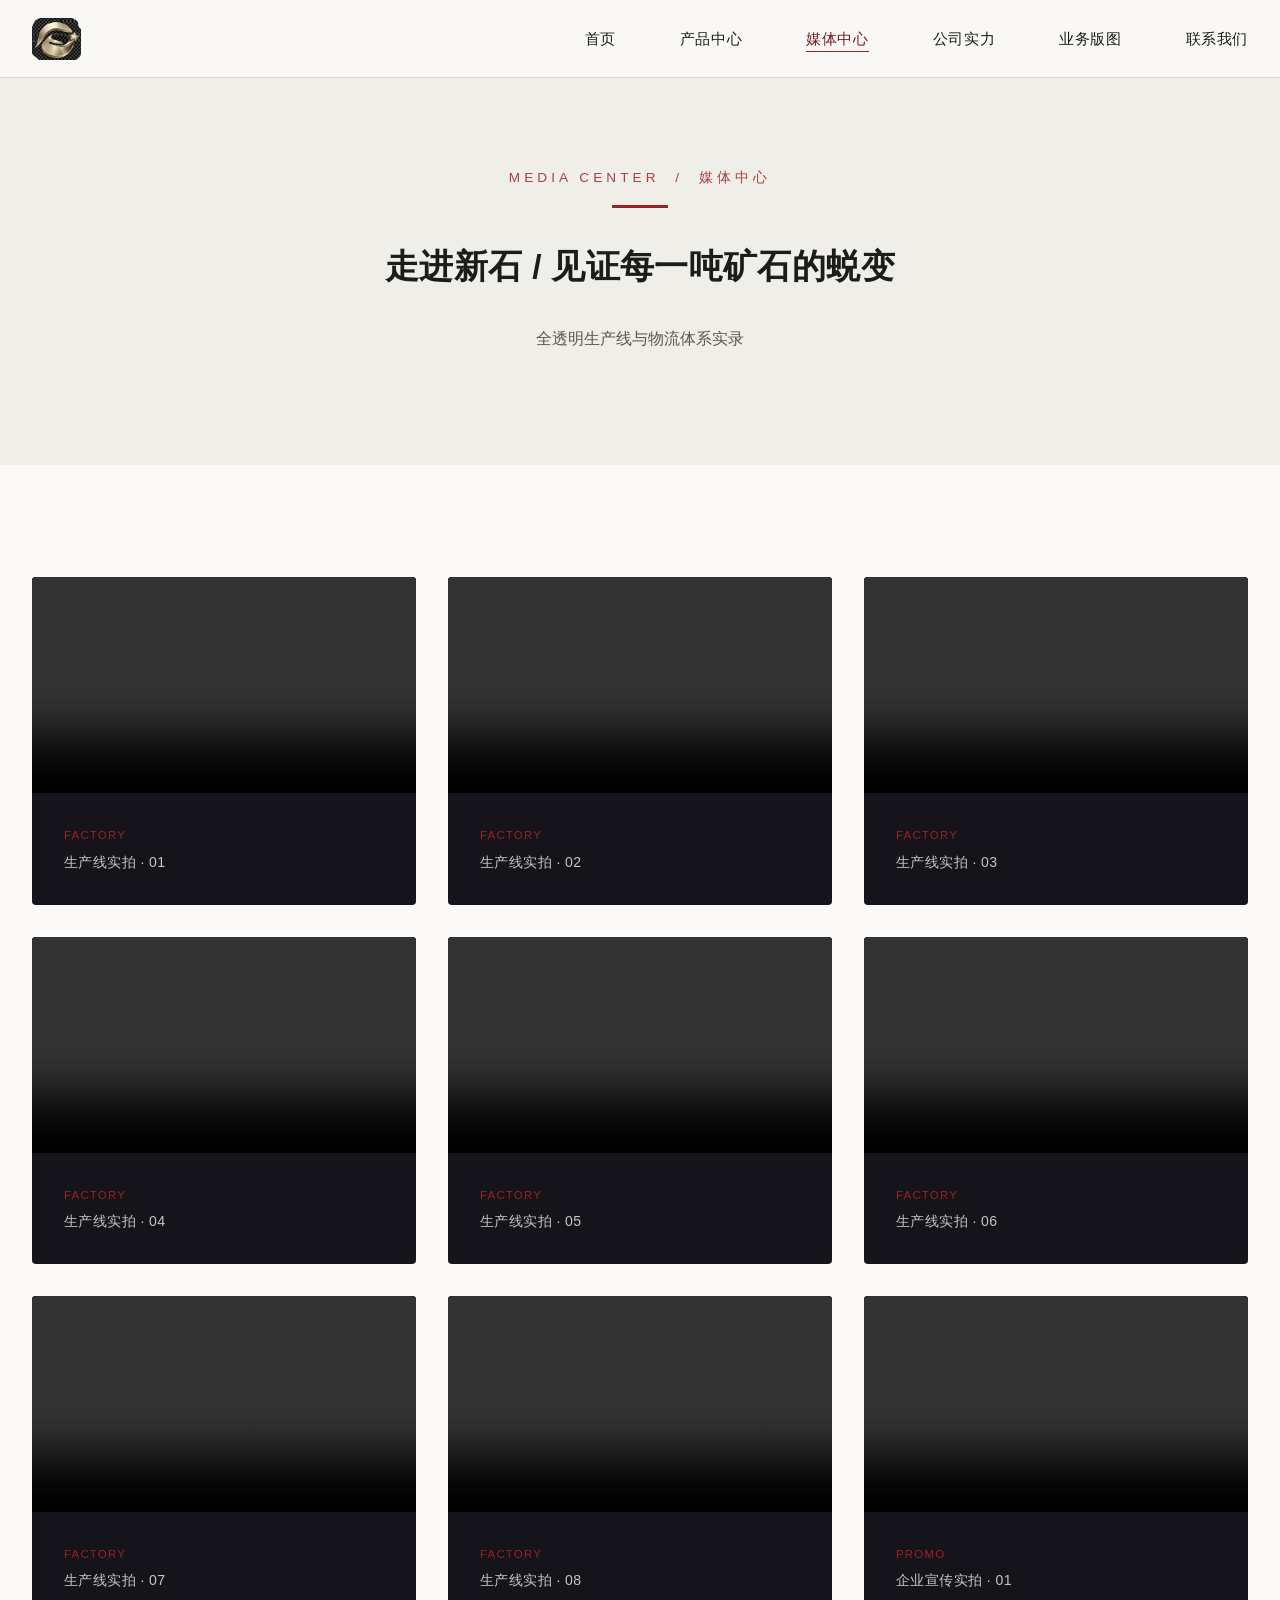
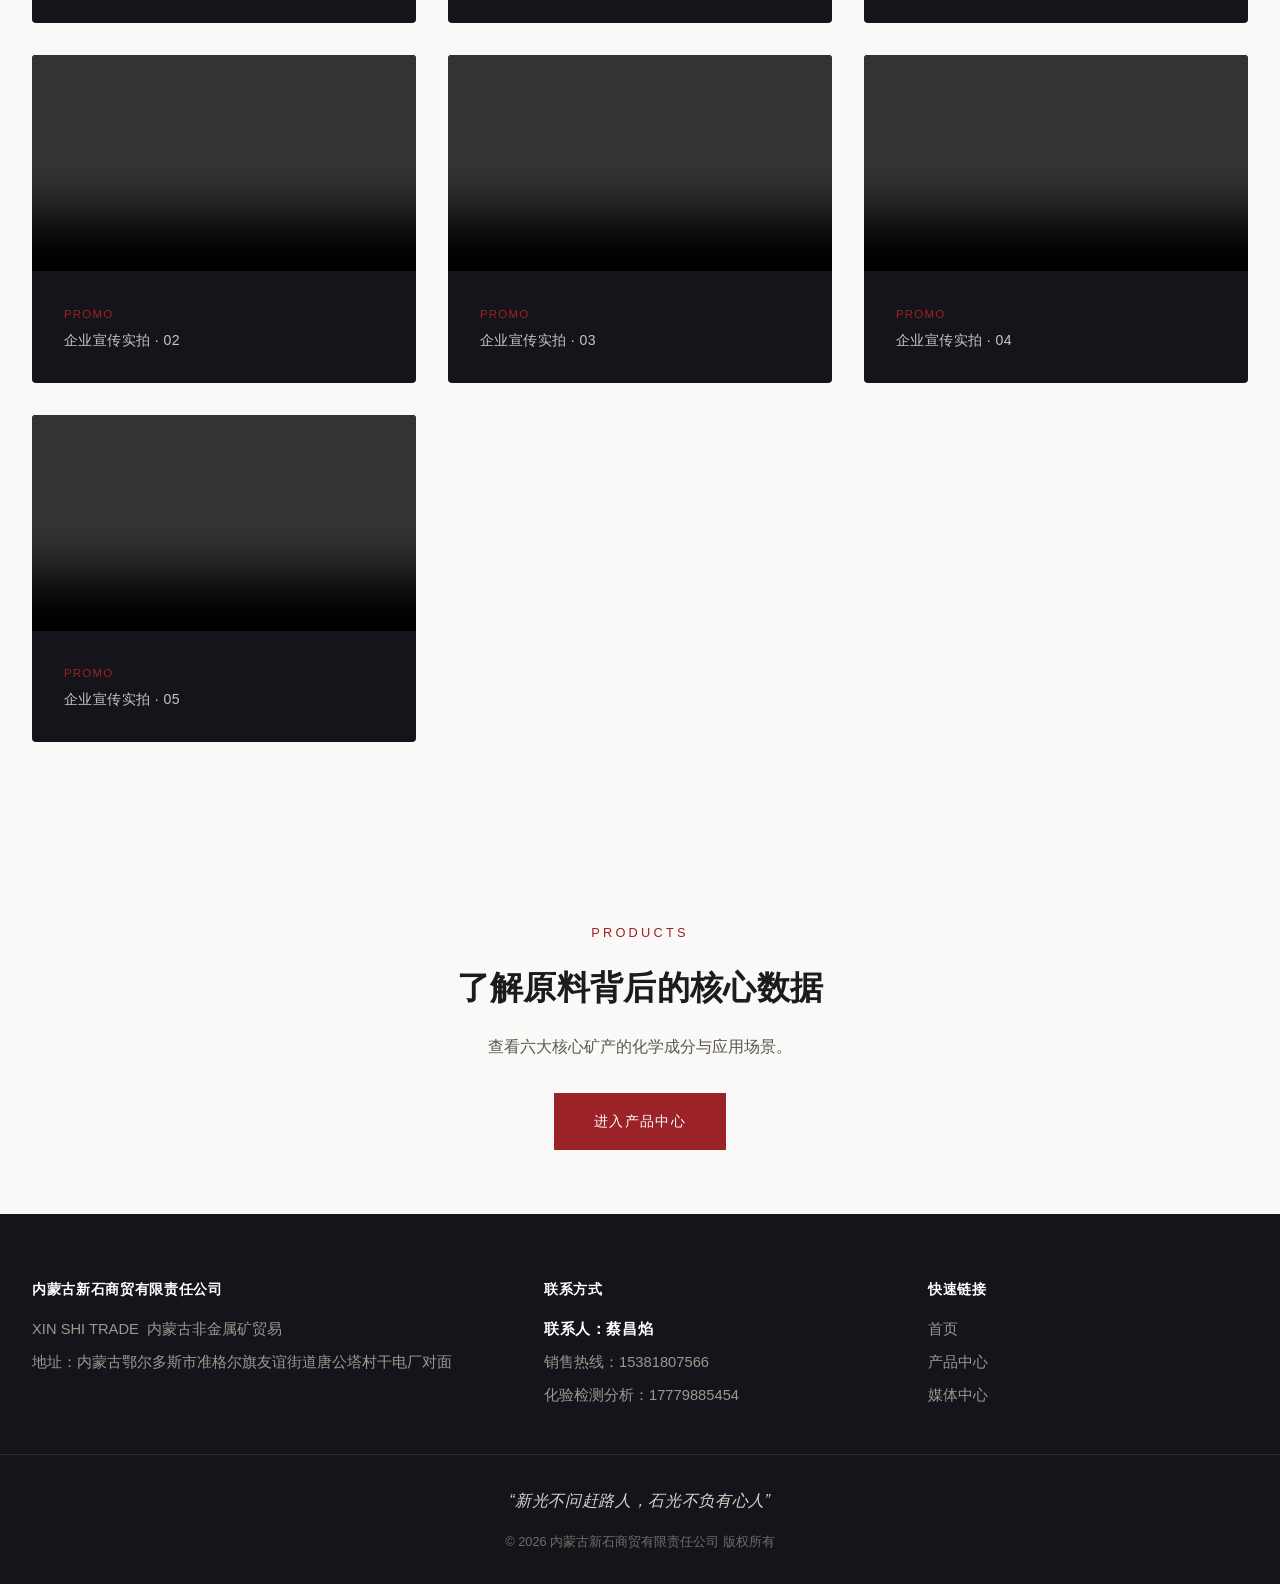
==== Xinshi_Website/gallery.html @ ee185167 "Initial commit: Xin Shi Trade website with global industrial design" ====
<!DOCTYPE html>
<html lang="zh-CN">
<head>
<meta charset="UTF-8">
<meta name="viewport" content="width=device-width, initial-scale=1.0">
<title>媒体中心 | 内蒙古新石商贸</title>
<meta name="description" content="走进新石——全透明生产线与物流体系实录，完整厂区实拍视频合集。">
<link rel="icon" href="../images/logo.png">
<link rel="stylesheet" href="styles.css">
</head>
<body>

<header class="site-header">
  <a href="index.html" class="logo">
    <img src="../images/logo.png" alt="新石商贸 Logo">
  </a>
  <nav>
    <ul class="nav-links" id="navLinks">
      <li><a href="index.html">首页</a></li>
      <li><a href="products.html">产品中心</a></li>
      <li><a href="gallery.html" class="active">媒体中心</a></li>
      <li><a href="index.html#strength">公司实力</a></li>
      <li><a href="index.html#coverage">业务版图</a></li>
      <li><a href="index.html#contact">联系我们</a></li>
    </ul>
  </nav>
  <button class="nav-toggle" id="navToggle" aria-label="打开菜单">
    <span></span><span></span><span></span>
  </button>
</header>

<section class="page-hero">
  <div class="container">
    <p class="hero-eyebrow" style="color: var(--color-accent); margin-bottom: 1rem;">MEDIA CENTER &nbsp;/&nbsp; 媒体中心</p>
    <h1 class="page-hero-title">走进新石 / 见证每一吨矿石的蜕变</h1>
    <p class="page-hero-sub">全透明生产线与物流体系实录</p>
  </div>
</section>

<section>
  <div class="container">
    <div class="full-gallery-grid">

      <div class="video-card reveal">
        <video controls preload="metadata">
          <source src="../videos/factory1.mp4" type="video/mp4">
        </video>
        <p class="video-caption"><span class="gallery-tag">Factory</span><br>生产线实拍 · 01</p>
      </div>

      <div class="video-card reveal">
        <video controls preload="metadata">
          <source src="../videos/factory2.mp4" type="video/mp4">
        </video>
        <p class="video-caption"><span class="gallery-tag">Factory</span><br>生产线实拍 · 02</p>
      </div>

      <div class="video-card reveal">
        <video controls preload="metadata">
          <source src="../videos/factory3.mp4" type="video/mp4">
        </video>
        <p class="video-caption"><span class="gallery-tag">Factory</span><br>生产线实拍 · 03</p>
      </div>

      <div class="video-card reveal">
        <video controls preload="metadata">
          <source src="../videos/factory4.mp4" type="video/mp4">
        </video>
        <p class="video-caption"><span class="gallery-tag">Factory</span><br>生产线实拍 · 04</p>
      </div>

      <div class="video-card reveal">
        <video controls preload="metadata">
          <source src="../videos/factory5.mp4" type="video/mp4">
        </video>
        <p class="video-caption"><span class="gallery-tag">Factory</span><br>生产线实拍 · 05</p>
      </div>

      <div class="video-card reveal">
        <video controls preload="metadata">
          <source src="../videos/factory6.mp4" type="video/mp4">
        </video>
        <p class="video-caption"><span class="gallery-tag">Factory</span><br>生产线实拍 · 06</p>
      </div>

      <div class="video-card reveal">
        <video controls preload="metadata">
          <source src="../videos/factory7.mp4" type="video/mp4">
        </video>
        <p class="video-caption"><span class="gallery-tag">Factory</span><br>生产线实拍 · 07</p>
      </div>

      <div class="video-card reveal">
        <video controls preload="metadata">
          <source src="../videos/factory8.mp4" type="video/mp4">
        </video>
        <p class="video-caption"><span class="gallery-tag">Factory</span><br>生产线实拍 · 08</p>
      </div>

      <div class="video-card reveal">
        <video controls preload="metadata">
          <source src="../videos/promo1.mp4" type="video/mp4">
        </video>
        <p class="video-caption"><span class="gallery-tag">Promo</span><br>企业宣传实拍 · 01</p>
      </div>

      <div class="video-card reveal">
        <video controls preload="metadata">
          <source src="../videos/promo2.mp4" type="video/mp4">
        </video>
        <p class="video-caption"><span class="gallery-tag">Promo</span><br>企业宣传实拍 · 02</p>
      </div>

      <div class="video-card reveal">
        <video controls preload="metadata">
          <source src="../videos/promo3.mp4" type="video/mp4">
        </video>
        <p class="video-caption"><span class="gallery-tag">Promo</span><br>企业宣传实拍 · 03</p>
      </div>

      <div class="video-card reveal">
        <video controls preload="metadata">
          <source src="../videos/promo4.mp4" type="video/mp4">
        </video>
        <p class="video-caption"><span class="gallery-tag">Promo</span><br>企业宣传实拍 · 04</p>
      </div>

      <div class="video-card reveal">
        <video controls preload="metadata">
          <source src="../videos/promo5.mp4" type="video/mp4">
        </video>
        <p class="video-caption"><span class="gallery-tag">Promo</span><br>企业宣传实拍 · 05</p>
      </div>

    </div>
  </div>
</section>

<section class="cta-banner">
  <span class="section-eyebrow">Products</span>
  <h2 class="section-title">了解原料背后的核心数据</h2>
  <p class="section-desc" style="margin-bottom: 2rem;">查看六大核心矿产的化学成分与应用场景。</p>
  <a href="products.html" class="btn btn-accent">进入产品中心</a>
</section>

<footer class="site-footer">
  <div class="container footer-grid">
    <div>
      <h4>内蒙古新石商贸有限责任公司</h4>
      <p>XIN SHI TRADE&nbsp;&nbsp;内蒙古非金属矿贸易</p>
      <p>地址：内蒙古鄂尔多斯市准格尔旗友谊街道唐公塔村干电厂对面</p>
    </div>
    <div>
      <h4>联系方式</h4>
      <ul>
        <li class="footer-contact-person">联系人：蔡昌焰</li>
        <li>销售热线：15381807566</li>
        <li>化验检测分析：17779885454</li>
      </ul>
    </div>
    <div>
      <h4>快速链接</h4>
      <ul>
        <li><a href="index.html">首页</a></li>
        <li><a href="products.html">产品中心</a></li>
        <li><a href="gallery.html">媒体中心</a></li>
      </ul>
    </div>
  </div>
  <p class="footer-motto">“新光不问赶路人，石光不负有心人”</p>
  <div class="footer-bottom">
    © 2026 内蒙古新石商贸有限责任公司 版权所有
  </div>
</footer>

<script>
  const navToggle = document.getElementById('navToggle');
  const navLinks = document.getElementById('navLinks');
  navToggle.addEventListener('click', () => {
    navLinks.classList.toggle('open');
  });

  const revealObserver = new IntersectionObserver((entries) => {
    entries.forEach((entry) => {
      if (entry.isIntersecting) {
        entry.target.classList.add('is-visible');
        revealObserver.unobserve(entry.target);
      }
    });
  }, { threshold: 0.15, rootMargin: '0px 0px -60px 0px' });

  document.querySelectorAll('.reveal').forEach((el) => revealObserver.observe(el));
</script>
</body>
</html>
---- Xinshi_Website/styles.css ----
/* ============================================================
   新石商贸 (Xin Shi Trade) — Global Stylesheet
   Visual language: Imerys-inspired industrial minimalism —
   generous whitespace, restrained color, large photography.
   ============================================================ */

:root {
  --color-bg: #faf9f7;
  --color-bg-alt: #f0eee9;
  --color-ink: #1c1c1a;
  --color-ink-soft: #5a584f;
  --color-line: #ddd9d0;
  --color-accent: #9b2226;       /* brand red, taken from company brochure */
  --color-accent-dark: #7a1a1d;
  --color-white: #ffffff;

  --font-sans: "Helvetica Neue", "Segoe UI", "PingFang SC", "Microsoft YaHei", Arial, sans-serif;

  --container-max: 1280px;
  --space-xs: 0.5rem;
  --space-sm: 1rem;
  --space-md: 2rem;
  --space-lg: 4rem;
  --space-xl: 7rem;

  --transition: 0.35s cubic-bezier(0.25, 0.1, 0.25, 1);
}

* {
  box-sizing: border-box;
}

html {
  scroll-behavior: smooth;
}

body {
  margin: 0;
  font-family: var(--font-sans);
  color: var(--color-ink);
  background: var(--color-bg);
  line-height: 1.7;
  -webkit-font-smoothing: antialiased;
}

img, video {
  max-width: 100%;
  display: block;
}

a {
  color: inherit;
  text-decoration: none;
}

.container {
  width: 100%;
  max-width: var(--container-max);
  margin: 0 auto;
  padding: 0 var(--space-md);
}

/* ---------------- Header / Navigation ---------------- */

.site-header {
  position: fixed;
  top: 0;
  left: 0;
  right: 0;
  z-index: 1000;
  display: flex;
  align-items: center;
  justify-content: space-between;
  padding: 1.1rem var(--space-md);
  background: rgba(250, 249, 247, 0.92);
  backdrop-filter: blur(8px);
  border-bottom: 1px solid var(--color-line);
  transition: background var(--transition);
}

.site-header .logo img {
  height: 42px;
  width: auto;
}

.nav-links {
  display: flex;
  align-items: center;
  gap: var(--space-lg);
  list-style: none;
  margin: 0;
  padding: 0;
}

.nav-links a {
  font-size: 0.95rem;
  letter-spacing: 0.04em;
  text-transform: uppercase;
  color: var(--color-ink);
  padding-bottom: 4px;
  border-bottom: 1px solid transparent;
  transition: border-color var(--transition), color var(--transition);
}

.nav-links a:hover,
.nav-links a.active {
  border-bottom-color: var(--color-accent);
  color: var(--color-accent-dark);
}

.nav-toggle {
  display: none;
  flex-direction: column;
  gap: 5px;
  background: none;
  border: none;
  cursor: pointer;
  padding: 6px;
}

.nav-toggle span {
  width: 26px;
  height: 2px;
  background: var(--color-ink);
}

/* ---------------- Hero (video) ---------------- */

.hero-video {
  position: relative;
  height: 100vh;
  min-height: 560px;
  width: 100%;
  overflow: hidden;
  background: #0c0c0c;
}

.hero-video video {
  position: absolute;
  top: 50%;
  left: 50%;
  width: 100%;
  height: 100%;
  object-fit: cover;
  transform: translate(-50%, -50%);
}

.hero-video::after {
  content: "";
  position: absolute;
  inset: 0;
  background: linear-gradient(180deg, rgba(0, 0, 0, 0.35) 0%, rgba(0, 0, 0, 0.15) 45%, rgba(0, 0, 0, 0.55) 100%);
}

.hero-content {
  position: relative;
  z-index: 2;
  height: 100%;
  display: flex;
  flex-direction: column;
  align-items: center;
  justify-content: center;
  text-align: center;
  padding: 0 var(--space-md);
  color: var(--color-white);
}

.hero-eyebrow {
  font-size: 0.85rem;
  letter-spacing: 0.3em;
  text-transform: uppercase;
  opacity: 0.85;
  margin-bottom: var(--space-md);
}

.hero-title {
  font-size: clamp(1.7rem, 4.2vw, 3.4rem);
  font-weight: 600;
  letter-spacing: 0.02em;
  max-width: 18ch;
  margin: 0;
  line-height: 1.45;
}

.hero-motto {
  margin: var(--space-md) 0 0;
  font-size: clamp(1.05rem, 1.6vw, 1.4rem);
  letter-spacing: 0.18em;
  font-weight: 300;
  color: #f1d9da;
  position: relative;
  padding-top: var(--space-md);
}

.hero-motto::before {
  content: "";
  position: absolute;
  top: 0;
  left: 50%;
  transform: translateX(-50%);
  width: 64px;
  height: 1px;
  background: rgba(255, 255, 255, 0.4);
}

.hero-scroll {
  position: absolute;
  bottom: var(--space-md);
  left: 50%;
  transform: translateX(-50%);
  z-index: 2;
  color: var(--color-white);
  font-size: 0.75rem;
  letter-spacing: 0.2em;
  text-transform: uppercase;
  opacity: 0.8;
  display: flex;
  flex-direction: column;
  align-items: center;
  gap: 0.5rem;
}

.hero-scroll::after {
  content: "";
  width: 1px;
  height: 28px;
  background: rgba(255, 255, 255, 0.6);
  animation: scrollPulse 1.8s ease-in-out infinite;
}

@keyframes scrollPulse {
  0% { transform: scaleY(0.2); opacity: 0.3; transform-origin: top; }
  50% { transform: scaleY(1); opacity: 1; transform-origin: top; }
  100% { transform: scaleY(0.2); opacity: 0.3; transform-origin: bottom; }
}

.hero-badge {
  display: inline-block;
  background: var(--color-accent);
  color: var(--color-white);
  padding: 0.55rem 1.5rem;
  border-radius: 999px;
  font-size: 0.85rem;
  font-weight: 600;
  letter-spacing: 0.12em;
  margin-bottom: var(--space-md);
  box-shadow: 0 8px 24px rgba(0, 0, 0, 0.25);
}

/* ---------------- Scroll reveal ---------------- */

.reveal {
  opacity: 0;
  transform: translateY(28px);
  transition: opacity 0.8s cubic-bezier(0.25, 0.1, 0.25, 1), transform 0.8s cubic-bezier(0.25, 0.1, 0.25, 1);
}

.reveal.is-visible {
  opacity: 1;
  transform: translateY(0);
}

.reveal-stagger.is-visible > * {
  animation: none;
}

@media (prefers-reduced-motion: reduce) {
  .reveal {
    opacity: 1;
    transform: none;
    transition: none;
  }
}

/* ---------------- Section scaffolding ---------------- */

section {
  padding: var(--space-xl) 0;
}

.section-alt {
  background: var(--color-bg-alt);
}

.section-head {
  max-width: 760px;
  margin: 0 auto var(--space-lg);
  text-align: center;
}

.section-eyebrow {
  display: inline-block;
  font-size: 0.8rem;
  letter-spacing: 0.25em;
  text-transform: uppercase;
  color: var(--color-accent);
  margin-bottom: var(--space-sm);
}

.section-title {
  font-size: clamp(1.5rem, 2.6vw, 2.3rem);
  font-weight: 600;
  margin: 0 0 var(--space-sm);
  letter-spacing: 0.01em;
}

.section-desc {
  color: var(--color-ink-soft);
  font-size: 1.02rem;
}

/* ---------------- About / Strength split ---------------- */

.split-row {
  display: grid;
  grid-template-columns: 1fr 1fr;
  gap: var(--space-lg);
  align-items: center;
}

.split-row.reverse .split-media {
  order: 2;
}

.split-media img {
  width: 100%;
  height: 100%;
  object-fit: cover;
  aspect-ratio: 4 / 3;
}

.split-text h3 {
  font-size: 1.6rem;
  font-weight: 600;
  margin: 0 0 var(--space-sm);
}

.split-text p {
  color: var(--color-ink-soft);
}

.stat-row {
  display: flex;
  gap: var(--space-lg);
  margin-top: var(--space-md);
  padding-top: var(--space-md);
  border-top: 1px solid var(--color-line);
}

.stat-row .stat-num {
  font-size: 1.9rem;
  font-weight: 700;
  color: var(--color-accent-dark);
  display: block;
}

.stat-row .stat-label {
  font-size: 0.85rem;
  color: var(--color-ink-soft);
  letter-spacing: 0.04em;
}

/* ---------------- Resource stat band ---------------- */

.resource-band {
  background: #14141a;
  color: var(--color-white);
  padding: var(--space-lg) var(--space-md);
  margin: var(--space-lg) 0 0;
  border-radius: 4px;
}

.resource-band-inner {
  display: flex;
  justify-content: center;
  align-items: center;
  gap: var(--space-xl);
  flex-wrap: wrap;
  text-align: center;
}

.resource-item {
  padding: 0 var(--space-md);
  position: relative;
}

.resource-item + .resource-item {
  border-left: 1px solid rgba(255, 255, 255, 0.18);
}

.resource-item .resource-num {
  display: block;
  font-size: clamp(1.8rem, 4vw, 2.8rem);
  font-weight: 700;
  letter-spacing: 0.01em;
  color: var(--color-white);
}

.resource-item .resource-num span {
  color: #e7a6a8;
  font-weight: 500;
  font-size: 0.55em;
  margin-left: 0.4em;
}

.resource-item .resource-label {
  display: block;
  margin-top: 0.6rem;
  font-size: 0.78rem;
  letter-spacing: 0.12em;
  text-transform: uppercase;
  color: #9a988f;
}

/* ---------------- Service pillars ---------------- */

.service-grid {
  display: grid;
  grid-template-columns: repeat(3, 1fr);
  gap: var(--space-md);
}

.service-card {
  background: var(--color-white);
  border: 1px solid var(--color-line);
  padding: var(--space-md) var(--space-md) var(--space-lg);
  text-align: left;
  transition: box-shadow var(--transition), transform var(--transition);
}

.service-card:hover {
  box-shadow: 0 18px 40px rgba(0, 0, 0, 0.07);
  transform: translateY(-3px);
}

.service-icon {
  width: 46px;
  height: 46px;
  border-radius: 50%;
  background: var(--color-bg-alt);
  border: 1px solid var(--color-line);
  display: flex;
  align-items: center;
  justify-content: center;
  font-weight: 700;
  color: var(--color-accent-dark);
  margin-bottom: var(--space-sm);
}

.service-card h4 {
  font-size: 1.2rem;
  font-weight: 700;
  margin: 0 0 0.6rem;
  color: var(--color-ink);
}

.service-card p {
  color: var(--color-ink-soft);
  font-size: 0.92rem;
  margin: 0;
}

/* ---------------- Coverage map / logistics ---------------- */

.coverage-panel {
  background: #14141a;
  color: var(--color-white);
  border-radius: 4px;
  padding: var(--space-lg);
  display: grid;
  grid-template-columns: 1.1fr 1fr;
  gap: var(--space-lg);
  align-items: center;
}

.coverage-panel .section-eyebrow {
  color: #8fb8ff;
}

.coverage-panel h3 {
  font-size: 1.6rem;
  margin: 0 0 var(--space-sm);
  font-weight: 600;
}

.coverage-panel p {
  color: #c7c6c2;
}

.region-tags {
  display: flex;
  flex-wrap: wrap;
  gap: 0.6rem;
  margin-top: var(--space-md);
}

.region-tags span {
  border: 1px solid rgba(255, 255, 255, 0.25);
  padding: 0.4rem 0.9rem;
  font-size: 0.85rem;
  border-radius: 999px;
  letter-spacing: 0.02em;
  transition: background var(--transition), border-color var(--transition), transform var(--transition);
}

.region-tags span:hover {
  background: var(--color-accent);
  border-color: var(--color-accent);
  transform: translateY(-2px);
}

.resource-item {
  transition: transform var(--transition);
}

.resource-item:hover {
  transform: translateY(-4px);
}

.coverage-media {
  aspect-ratio: 4 / 3;
  overflow: hidden;
  border-radius: 4px;
}

.coverage-media img {
  width: 100%;
  height: 100%;
  object-fit: cover;
}

/* ---------------- CTA banner ---------------- */

.cta-banner {
  text-align: center;
  padding: var(--space-lg) var(--space-md);
}

.btn {
  display: inline-block;
  padding: 0.95rem 2.4rem;
  border: 1px solid var(--color-ink);
  font-size: 0.9rem;
  letter-spacing: 0.1em;
  text-transform: uppercase;
  transition: background var(--transition), color var(--transition);
}

.btn:hover {
  background: var(--color-ink);
  color: var(--color-white);
}

.btn-accent {
  border-color: var(--color-accent);
  background: var(--color-accent);
  color: var(--color-white);
}

.btn-accent:hover {
  background: var(--color-accent-dark);
  border-color: var(--color-accent-dark);
}

/* ---------------- Footer ---------------- */

.site-footer {
  background: #14141a;
  color: #c7c6c2;
  padding: var(--space-lg) 0 var(--space-md);
  font-size: 0.92rem;
}

.footer-grid {
  display: grid;
  grid-template-columns: 1.4fr 1fr 1fr;
  gap: var(--space-lg);
}

.footer-grid h4 {
  color: var(--color-white);
  font-weight: 600;
  letter-spacing: 0.05em;
  margin: 0 0 var(--space-sm);
  text-transform: uppercase;
  font-size: 0.85rem;
}

.footer-grid p,
.footer-grid li {
  color: #9a988f;
  margin: 0 0 0.5rem;
}

.footer-contact-person {
  color: var(--color-white) !important;
  font-weight: 600;
  letter-spacing: 0.04em;
}

.footer-grid ul {
  list-style: none;
  padding: 0;
}

.footer-motto {
  margin-top: var(--space-md);
  padding: var(--space-md) var(--space-md) 0;
  border-top: 1px solid rgba(255, 255, 255, 0.1);
  text-align: center;
  font-size: 1rem;
  letter-spacing: 0.04em;
  color: #d8d6cd;
  font-style: italic;
}

.footer-bottom {
  margin-top: var(--space-sm);
  text-align: center;
  font-size: 0.8rem;
  color: #6f6e66;
}

/* ============================================================
   Products page
   ============================================================ */

.page-hero {
  padding: 9.5rem var(--space-md) var(--space-xl);
  text-align: center;
  background: var(--color-bg-alt);
}

.page-hero-title {
  max-width: 880px;
  margin: 0 auto;
  font-size: clamp(1.4rem, 3vw, 2.1rem);
  font-weight: 600;
  line-height: 1.6;
  letter-spacing: 0.01em;
}

.page-hero-title::before {
  content: "";
  display: block;
  width: 56px;
  height: 3px;
  background: var(--color-accent);
  margin: 0 auto var(--space-md);
}

.page-hero-sub {
  max-width: 640px;
  margin: var(--space-md) auto 0;
  color: var(--color-ink-soft);
  font-size: 1.02rem;
}

/* ---------------- Application scenarios ---------------- */

.scenario-grid {
  display: grid;
  grid-template-columns: repeat(2, 1fr);
  gap: var(--space-md);
  margin-bottom: var(--space-xl);
}

.scenario-card {
  background: var(--color-white);
  border: 1px solid var(--color-line);
  border-top: 3px solid var(--color-accent);
  padding: var(--space-lg) var(--space-md);
}

.scenario-card .scenario-index {
  display: inline-block;
  font-size: 0.78rem;
  letter-spacing: 0.18em;
  text-transform: uppercase;
  color: var(--color-accent);
  margin-bottom: var(--space-sm);
}

.scenario-card h3 {
  font-size: 1.45rem;
  font-weight: 700;
  margin: 0 0 var(--space-sm);
  color: var(--color-ink);
}

.scenario-card p {
  color: var(--color-ink-soft);
  font-size: 0.96rem;
  margin: 0;
}

/* ---------------- Product grid ---------------- */

.product-grid {
  display: grid;
  grid-template-columns: repeat(2, 1fr);
  gap: var(--space-lg) var(--space-md);
}

.product-card {
  background: var(--color-white);
  border: 1px solid var(--color-line);
  overflow: hidden;
  display: flex;
  flex-direction: column;
  transition: box-shadow var(--transition), transform var(--transition);
}

.product-card:hover {
  box-shadow: 0 18px 40px rgba(0, 0, 0, 0.08);
  transform: translateY(-3px);
}

.product-card .card-media {
  position: relative;
  aspect-ratio: 16 / 11;
  overflow: hidden;
  background: var(--color-bg-alt);
}

.product-card .card-media img {
  width: 100%;
  height: 100%;
  object-fit: cover;
  transition: transform 0.6s ease;
}

.product-card:hover .card-media img {
  transform: scale(1.05);
}

.card-index {
  position: absolute;
  top: var(--space-sm);
  left: var(--space-sm);
  width: 34px;
  height: 34px;
  border-radius: 50%;
  background: rgba(255, 255, 255, 0.92);
  color: var(--color-accent-dark);
  display: flex;
  align-items: center;
  justify-content: center;
  font-weight: 700;
  font-size: 0.95rem;
}

.card-body {
  padding: var(--space-md);
  display: flex;
  flex-direction: column;
  gap: var(--space-sm);
  flex: 1;
}

.card-body h3 {
  font-size: 1.3rem;
  font-weight: 700;
  margin: 0;
  color: var(--color-accent-dark);
}

.card-body .card-tag {
  font-size: 0.78rem;
  letter-spacing: 0.08em;
  text-transform: uppercase;
  color: var(--color-ink-soft);
}

.card-body .card-desc {
  color: var(--color-ink-soft);
  font-size: 0.95rem;
  margin: 0;
}

/* ---------------- Chemical data cards (replaces plain tables) ---------------- */

.chem-card {
  margin-top: var(--space-xs);
  padding-top: var(--space-sm);
  border-top: 1px solid var(--color-line);
  display: grid;
  grid-template-columns: 1fr auto;
  gap: var(--space-md);
  align-items: start;
}

.chem-caption {
  grid-column: 1 / -1;
  font-size: 0.72rem;
  letter-spacing: 0.12em;
  text-transform: uppercase;
  color: var(--color-ink-soft);
  margin: 0 0 0.2rem;
}

.chem-bars {
  display: flex;
  flex-direction: column;
  gap: 0.5rem;
}

.chem-bar-row {
  display: grid;
  grid-template-columns: 92px 1fr 44px;
  align-items: center;
  gap: 0.6rem;
}

.chem-bar-row.is-key .chem-label,
.chem-bar-row.is-key .chem-val {
  color: var(--color-accent-dark);
  font-weight: 700;
}

.chem-label {
  font-size: 0.78rem;
  color: var(--color-ink-soft);
  letter-spacing: 0.01em;
}

.chem-bar-track {
  position: relative;
  height: 7px;
  border-radius: 999px;
  background: var(--color-bg-alt);
  border: 1px solid var(--color-line);
  overflow: hidden;
}

.chem-bar-fill {
  position: absolute;
  inset: 0;
  width: 0;
  border-radius: 999px;
  background: linear-gradient(90deg, var(--color-accent) 0%, var(--color-accent-dark) 100%);
  transition: width 1.1s cubic-bezier(0.25, 0.1, 0.25, 1);
}

.chem-bar-row.is-key .chem-bar-fill {
  background: linear-gradient(90deg, #c93f43 0%, var(--color-accent-dark) 100%);
}

.is-visible .chem-bar-fill {
  width: var(--val, 0%);
}

.chem-val {
  font-size: 0.85rem;
  font-weight: 600;
  text-align: right;
  font-variant-numeric: tabular-nums;
  color: var(--color-ink);
}

.chem-whiteness {
  display: flex;
  flex-direction: column;
  align-items: center;
  justify-content: center;
  text-align: center;
  flex: 0 0 auto;
}

.chem-whiteness-ring {
  --p: 0;
  width: 92px;
  height: 92px;
  border-radius: 50%;
  display: flex;
  align-items: center;
  justify-content: center;
  background: conic-gradient(var(--color-bg-alt) 0 100%);
  position: relative;
  transition: background 1.2s cubic-bezier(0.25, 0.1, 0.25, 1);
}

.is-visible .chem-whiteness-ring {
  background: conic-gradient(var(--color-accent) calc(var(--p) * 1%), var(--color-bg-alt) 0);
}

.chem-whiteness-ring::before {
  content: "";
  position: absolute;
  inset: 7px;
  border-radius: 50%;
  background: var(--color-white);
}

.chem-whiteness-ring span {
  position: relative;
  z-index: 1;
  font-size: 1.3rem;
  font-weight: 700;
  color: var(--color-accent-dark);
}

.chem-whiteness small {
  display: block;
  margin-top: 0.5rem;
  font-size: 0.72rem;
  letter-spacing: 0.04em;
  color: var(--color-ink-soft);
  max-width: 9ch;
}

/* ---------------- Video gallery ---------------- */

.video-gallery {
  display: grid;
  grid-template-columns: repeat(2, 1fr);
  gap: var(--space-md);
}

.video-card {
  background: #14141a;
  border-radius: 4px;
  overflow: hidden;
}

.video-card video {
  width: 100%;
  aspect-ratio: 16 / 9;
  background: #000;
}

.video-caption {
  padding: var(--space-sm) var(--space-md);
  color: #c7c6c2;
  font-size: 0.88rem;
  letter-spacing: 0.03em;
}

/* ---------------- Video carousel (products page) ---------------- */

.video-carousel {
  display: flex;
  gap: var(--space-md);
  overflow-x: auto;
  -webkit-overflow-scrolling: touch;
  scroll-snap-type: x proximity;
  padding: 0 0 var(--space-sm);
  scrollbar-width: none;
  -ms-overflow-style: none;
}

.video-carousel::-webkit-scrollbar {
  display: none;
  height: 0;
}

.video-carousel-item {
  flex: 0 0 auto;
  flex-shrink: 0;
  width: min(380px, 78vw);
  scroll-snap-align: start;
}

.video-carousel-item .video-card {
  height: 100%;
}

.carousel-cta {
  text-align: center;
  margin-top: var(--space-lg);
}

/* ---------------- Full gallery wall (gallery.html) ---------------- */

.full-gallery-grid {
  display: grid;
  grid-template-columns: repeat(auto-fill, minmax(300px, 1fr));
  gap: var(--space-md);
}

.gallery-tag {
  display: inline-block;
  font-size: 0.72rem;
  letter-spacing: 0.1em;
  text-transform: uppercase;
  color: var(--color-accent);
  margin-bottom: 0.3rem;
}

/* ============================================================
   Responsive
   ============================================================ */

@media (max-width: 980px) {
  .split-row,
  .coverage-panel {
    grid-template-columns: 1fr;
  }

  .split-row.reverse .split-media {
    order: 0;
  }

  .product-grid,
  .service-grid,
  .scenario-grid {
    grid-template-columns: 1fr;
  }

  .footer-grid {
    grid-template-columns: 1fr;
    gap: var(--space-md);
  }

  .resource-band-inner {
    gap: var(--space-md);
  }

  .resource-item {
    flex: 1 1 220px;
  }

  .resource-item + .resource-item {
    border-left: none;
    border-top: 1px solid rgba(255, 255, 255, 0.18);
    padding-top: var(--space-md);
  }
}

@media (max-width: 760px) {
  .nav-links {
    position: fixed;
    top: 70px;
    left: 0;
    right: 0;
    background: var(--color-bg);
    flex-direction: column;
    align-items: flex-start;
    gap: var(--space-md);
    padding: var(--space-md);
    border-bottom: 1px solid var(--color-line);
    transform: translateY(-110%);
    opacity: 0;
    pointer-events: none;
    transition: transform var(--transition), opacity var(--transition);
  }

  .nav-links.open {
    transform: translateY(0);
    opacity: 1;
    pointer-events: auto;
  }

  .nav-toggle {
    display: flex;
  }

  .hero-title {
    max-width: 22ch;
  }

  .video-gallery,
  .full-gallery-grid {
    grid-template-columns: 1fr;
  }

  .video-carousel-item {
    width: min(320px, 82vw);
  }

  .coverage-panel {
    padding: var(--space-md);
  }

  .stat-row {
    flex-wrap: wrap;
    gap: var(--space-md);
  }

  section {
    padding: var(--space-lg) 0;
  }

  .page-hero {
    padding-top: 7.5rem;
  }

  .chem-card {
    grid-template-columns: 1fr;
  }

  .chem-whiteness {
    flex-direction: row;
    justify-content: flex-start;
    gap: var(--space-sm);
    text-align: left;
  }

  .chem-whiteness small {
    max-width: none;
    margin-top: 0;
  }

  .hero-motto {
    letter-spacing: 0.1em;
  }
}
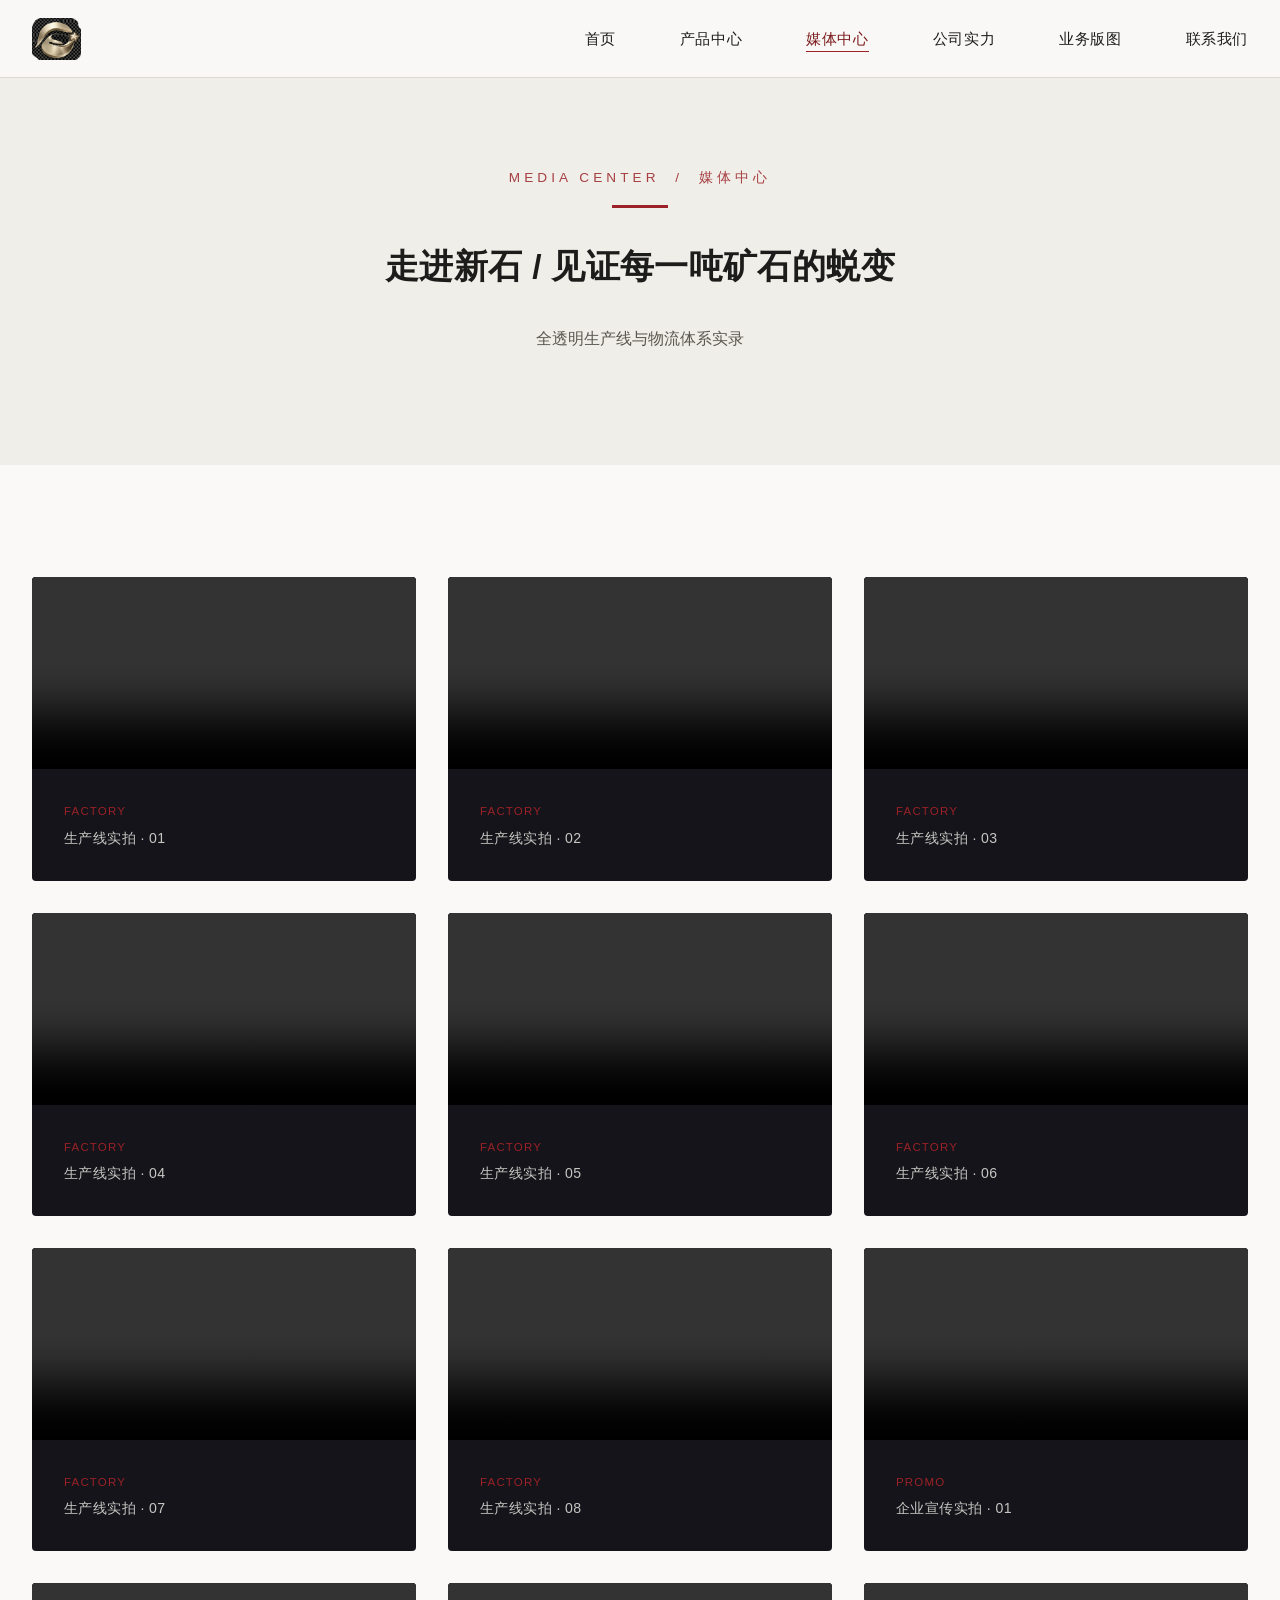
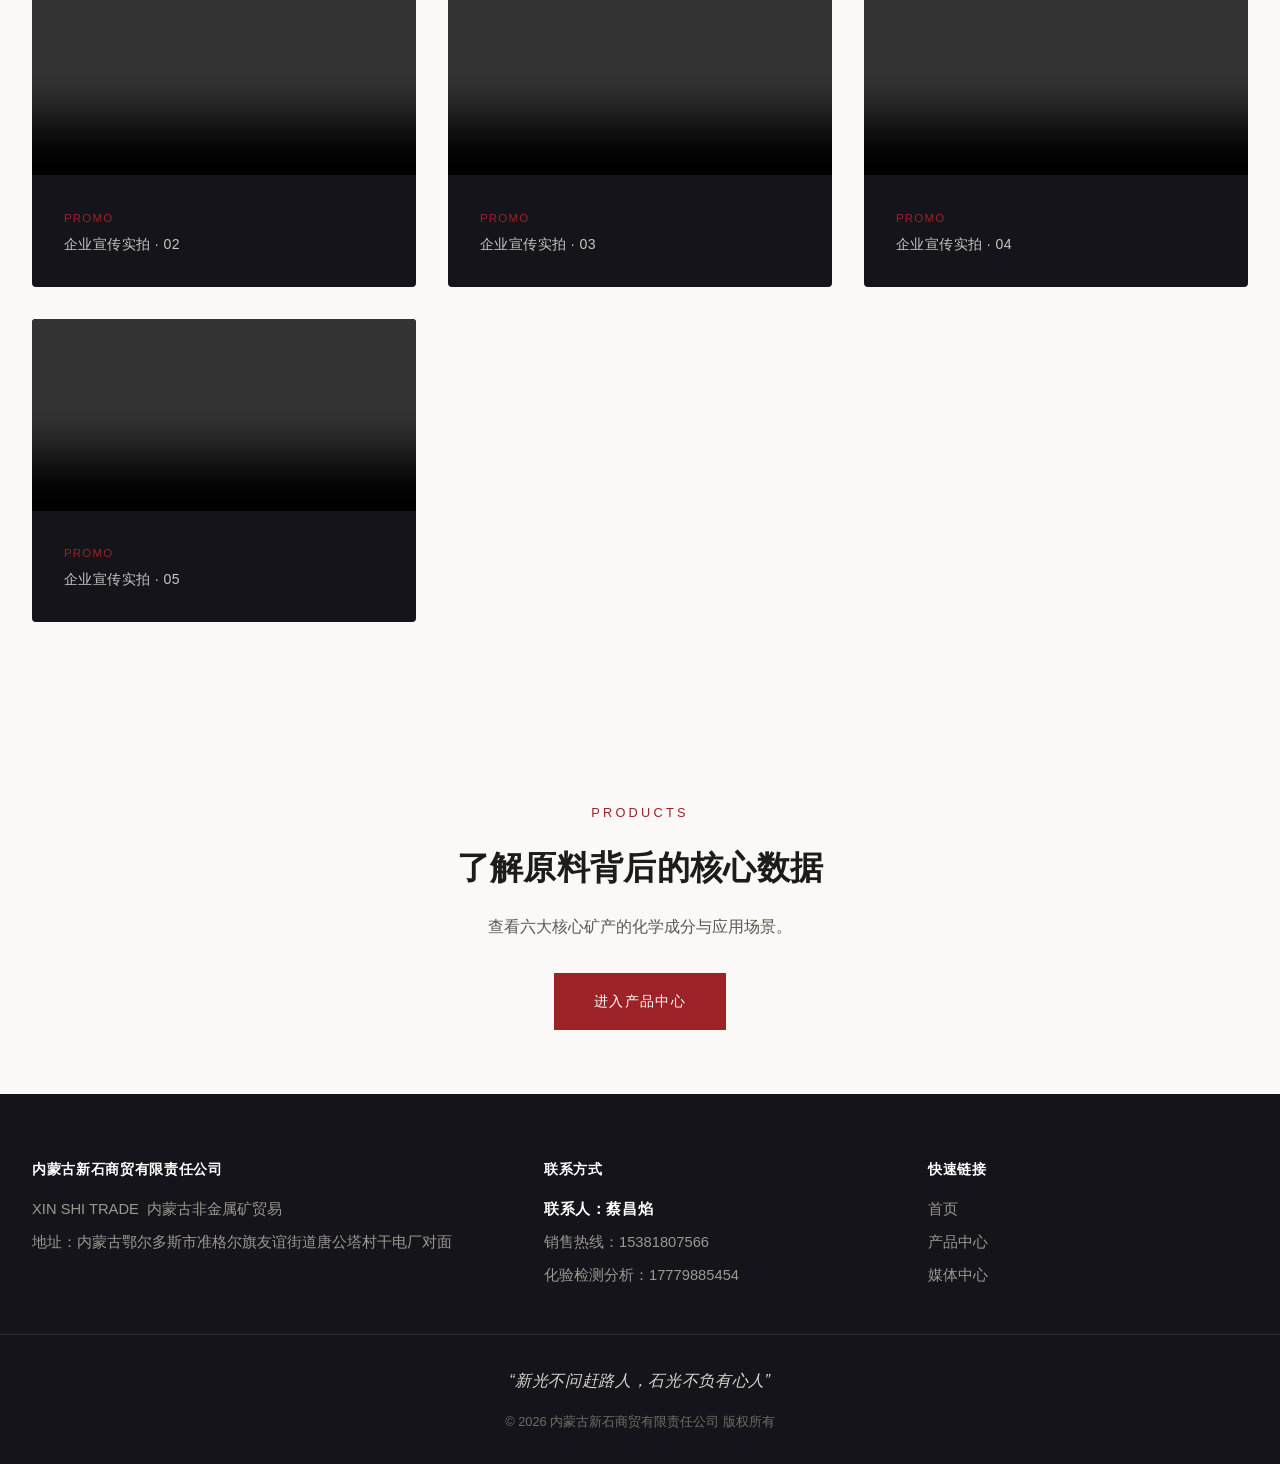
==== commit be8f9c5d: "Final visual polish: images, un-crop products, and auto-grab video posters" ====
--- a/Xinshi_Website/gallery.html
+++ b/Xinshi_Website/gallery.html
@@ -43,91 +43,91 @@
 
       <div class="video-card reveal">
         <video controls preload="metadata">
-          <source src="../videos/factory1.mp4" type="video/mp4">
+          <source src="../videos/factory1.mp4#t=0.001" type="video/mp4">
         </video>
         <p class="video-caption"><span class="gallery-tag">Factory</span><br>生产线实拍 · 01</p>
       </div>
 
       <div class="video-card reveal">
         <video controls preload="metadata">
-          <source src="../videos/factory2.mp4" type="video/mp4">
+          <source src="../videos/factory2.mp4#t=0.001" type="video/mp4">
         </video>
         <p class="video-caption"><span class="gallery-tag">Factory</span><br>生产线实拍 · 02</p>
       </div>
 
       <div class="video-card reveal">
         <video controls preload="metadata">
-          <source src="../videos/factory3.mp4" type="video/mp4">
+          <source src="../videos/factory3.mp4#t=0.001" type="video/mp4">
         </video>
         <p class="video-caption"><span class="gallery-tag">Factory</span><br>生产线实拍 · 03</p>
       </div>
 
       <div class="video-card reveal">
         <video controls preload="metadata">
-          <source src="../videos/factory4.mp4" type="video/mp4">
+          <source src="../videos/factory4.mp4#t=0.001" type="video/mp4">
         </video>
         <p class="video-caption"><span class="gallery-tag">Factory</span><br>生产线实拍 · 04</p>
       </div>
 
       <div class="video-card reveal">
         <video controls preload="metadata">
-          <source src="../videos/factory5.mp4" type="video/mp4">
+          <source src="../videos/factory5.mp4#t=0.001" type="video/mp4">
         </video>
         <p class="video-caption"><span class="gallery-tag">Factory</span><br>生产线实拍 · 05</p>
       </div>
 
       <div class="video-card reveal">
         <video controls preload="metadata">
-          <source src="../videos/factory6.mp4" type="video/mp4">
+          <source src="../videos/factory6.mp4#t=0.001" type="video/mp4">
         </video>
         <p class="video-caption"><span class="gallery-tag">Factory</span><br>生产线实拍 · 06</p>
       </div>
 
       <div class="video-card reveal">
         <video controls preload="metadata">
-          <source src="../videos/factory7.mp4" type="video/mp4">
+          <source src="../videos/factory7.mp4#t=0.001" type="video/mp4">
         </video>
         <p class="video-caption"><span class="gallery-tag">Factory</span><br>生产线实拍 · 07</p>
       </div>
 
       <div class="video-card reveal">
         <video controls preload="metadata">
-          <source src="../videos/factory8.mp4" type="video/mp4">
+          <source src="../videos/factory8.mp4#t=0.001" type="video/mp4">
         </video>
         <p class="video-caption"><span class="gallery-tag">Factory</span><br>生产线实拍 · 08</p>
       </div>
 
       <div class="video-card reveal">
         <video controls preload="metadata">
-          <source src="../videos/promo1.mp4" type="video/mp4">
+          <source src="../videos/promo1.mp4#t=0.001" type="video/mp4">
         </video>
         <p class="video-caption"><span class="gallery-tag">Promo</span><br>企业宣传实拍 · 01</p>
       </div>
 
       <div class="video-card reveal">
         <video controls preload="metadata">
-          <source src="../videos/promo2.mp4" type="video/mp4">
+          <source src="../videos/promo2.mp4#t=0.001" type="video/mp4">
         </video>
         <p class="video-caption"><span class="gallery-tag">Promo</span><br>企业宣传实拍 · 02</p>
       </div>
 
       <div class="video-card reveal">
         <video controls preload="metadata">
-          <source src="../videos/promo3.mp4" type="video/mp4">
+          <source src="../videos/promo3.mp4#t=0.001" type="video/mp4">
         </video>
         <p class="video-caption"><span class="gallery-tag">Promo</span><br>企业宣传实拍 · 03</p>
       </div>
 
       <div class="video-card reveal">
         <video controls preload="metadata">
-          <source src="../videos/promo4.mp4" type="video/mp4">
+          <source src="../videos/promo4.mp4#t=0.001" type="video/mp4">
         </video>
         <p class="video-caption"><span class="gallery-tag">Promo</span><br>企业宣传实拍 · 04</p>
       </div>
 
       <div class="video-card reveal">
         <video controls preload="metadata">
-          <source src="../videos/promo5.mp4" type="video/mp4">
+          <source src="../videos/promo5.mp4#t=0.001" type="video/mp4">
         </video>
         <p class="video-caption"><span class="gallery-tag">Promo</span><br>企业宣传实拍 · 05</p>
       </div>
--- a/Xinshi_Website/styles.css
+++ b/Xinshi_Website/styles.css
@@ -562,6 +562,180 @@
   border-color: var(--color-accent-dark);
 }
 
+/* ---------------- Contact section (B2B inquiry form) ---------------- */
+
+.contact-section {
+  background: #14141a;
+  color: #c7c6c2;
+}
+
+.contact-grid {
+  display: grid;
+  grid-template-columns: 1fr 1.2fr;
+  gap: var(--space-xl);
+  align-items: start;
+}
+
+.contact-info .section-eyebrow {
+  color: #e7a6a8;
+}
+
+.contact-info .section-title {
+  color: var(--color-white);
+}
+
+.contact-info .section-desc {
+  color: #9a988f;
+}
+
+.contact-person-card {
+  margin-top: var(--space-lg);
+  padding: var(--space-md);
+  border: 1px solid rgba(255, 255, 255, 0.14);
+  border-left: 3px solid var(--color-accent);
+  background: rgba(255, 255, 255, 0.03);
+  display: flex;
+  justify-content: space-between;
+  align-items: center;
+  gap: var(--space-md);
+}
+
+.contact-qr-code {
+  width: 96px;
+  height: 96px;
+  flex: 0 0 auto;
+  object-fit: cover;
+  border: 2px solid var(--color-accent);
+  border-radius: 4px;
+}
+
+.contact-person-label {
+  display: block;
+  font-size: 0.75rem;
+  letter-spacing: 0.18em;
+  text-transform: uppercase;
+  color: #9a988f;
+  margin-bottom: 0.4rem;
+}
+
+.contact-person-name {
+  display: block;
+  font-size: 1.5rem;
+  font-weight: 700;
+  color: var(--color-white);
+  letter-spacing: 0.04em;
+}
+
+.contact-phone-list {
+  list-style: none;
+  padding: 0;
+  margin: var(--space-md) 0 0;
+  display: flex;
+  flex-direction: column;
+  gap: 0.75rem;
+}
+
+.contact-phone-list li {
+  display: flex;
+  justify-content: space-between;
+  align-items: baseline;
+  padding-top: 0.75rem;
+  border-top: 1px solid rgba(255, 255, 255, 0.1);
+}
+
+.contact-phone-list li:first-child {
+  border-top: none;
+  padding-top: 0;
+}
+
+.contact-phone-list span {
+  font-size: 0.82rem;
+  color: #9a988f;
+  letter-spacing: 0.02em;
+}
+
+.contact-phone-list a {
+  font-size: 1.15rem;
+  font-weight: 700;
+  color: var(--color-white);
+  letter-spacing: 0.02em;
+  transition: color var(--transition);
+}
+
+.contact-phone-list a:hover {
+  color: #e7a6a8;
+}
+
+.contact-form {
+  display: flex;
+  flex-direction: column;
+  gap: var(--space-md);
+  background: rgba(255, 255, 255, 0.03);
+  border: 1px solid rgba(255, 255, 255, 0.12);
+  padding: var(--space-lg);
+}
+
+.form-row {
+  display: flex;
+  flex-direction: column;
+  gap: 0.5rem;
+}
+
+.form-row label {
+  font-size: 0.8rem;
+  letter-spacing: 0.06em;
+  color: #c7c6c2;
+}
+
+.form-row .required {
+  color: var(--color-accent);
+}
+
+.form-row input,
+.form-row select,
+.form-row textarea {
+  width: 100%;
+  background: transparent;
+  border: none;
+  border-bottom: 1px solid rgba(255, 255, 255, 0.25);
+  padding: 0.65rem 0.2rem;
+  font-size: 0.98rem;
+  font-family: inherit;
+  color: var(--color-white);
+  transition: border-color var(--transition);
+  resize: vertical;
+}
+
+.form-row select {
+  appearance: none;
+  background-image: linear-gradient(45deg, transparent 50%, #c7c6c2 50%), linear-gradient(135deg, #c7c6c2 50%, transparent 50%);
+  background-position: calc(100% - 8px) center, calc(100% - 3px) center;
+  background-size: 6px 6px, 6px 6px;
+  background-repeat: no-repeat;
+}
+
+.form-row select option {
+  color: var(--color-ink);
+}
+
+.form-row input::placeholder,
+.form-row textarea::placeholder {
+  color: #6f6e66;
+}
+
+.form-row input:focus,
+.form-row select:focus,
+.form-row textarea:focus {
+  outline: none;
+  border-bottom-color: var(--color-accent);
+}
+
+.form-submit {
+  align-self: flex-start;
+  margin-top: var(--space-xs);
+  border: none;
+}
+
 /* ---------------- Footer ---------------- */
 
 .site-footer {
@@ -718,15 +892,13 @@
 
 .product-card .card-media {
   position: relative;
-  aspect-ratio: 16 / 11;
   overflow: hidden;
   background: var(--color-bg-alt);
 }
 
 .product-card .card-media img {
   width: 100%;
-  height: 100%;
-  object-fit: cover;
+  height: auto;
   transition: transform 0.6s ease;
 }
 
@@ -925,7 +1097,8 @@
 
 .video-card video {
   width: 100%;
-  aspect-ratio: 16 / 9;
+  max-height: 75vh;
+  object-fit: contain;
   background: #000;
 }
 
@@ -993,8 +1166,13 @@
 
 @media (max-width: 980px) {
   .split-row,
-  .coverage-panel {
+  .coverage-panel,
+  .contact-grid {
     grid-template-columns: 1fr;
+  }
+
+  .contact-form {
+    padding: var(--space-md);
   }
 
   .split-row.reverse .split-media {
@@ -1104,4 +1282,13 @@
   .hero-motto {
     letter-spacing: 0.1em;
   }
-}
+
+  .contact-person-card {
+    flex-wrap: wrap;
+  }
+
+  .contact-qr-code {
+    width: 80px;
+    height: 80px;
+  }
+}
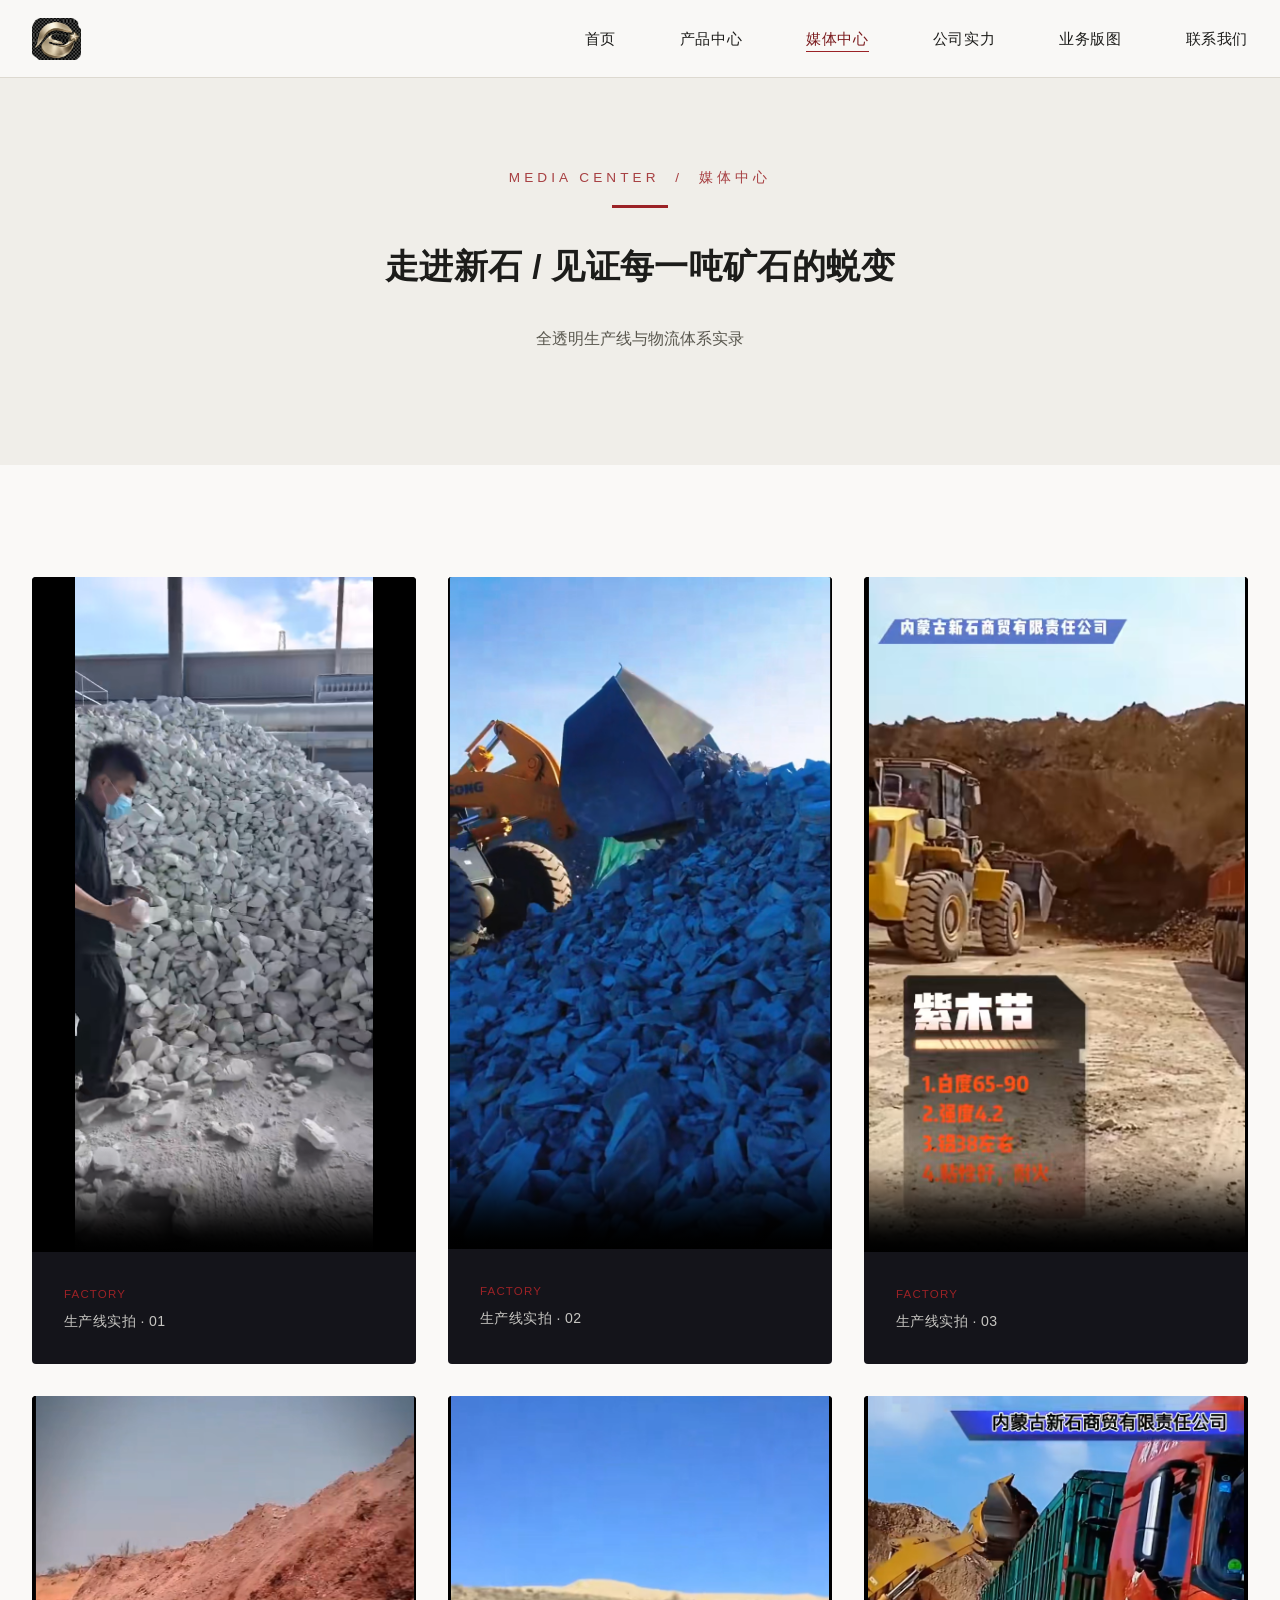
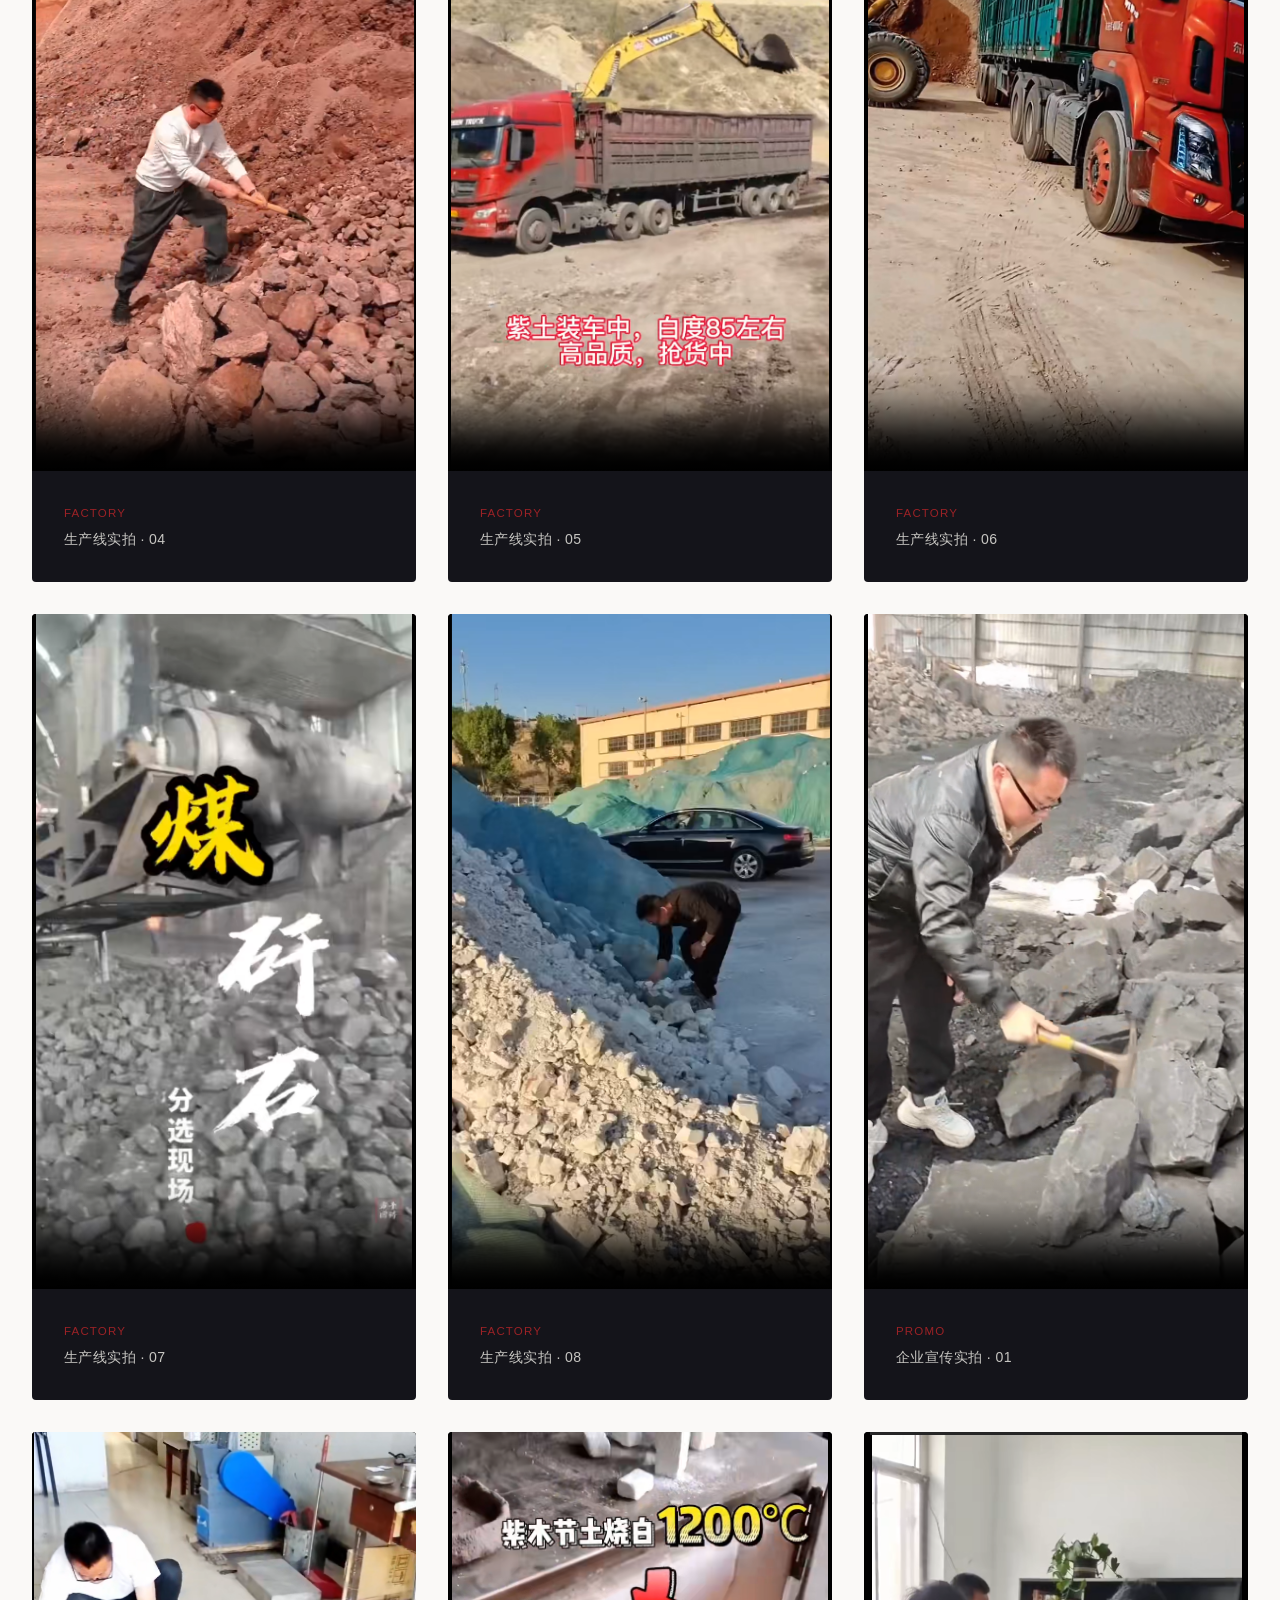
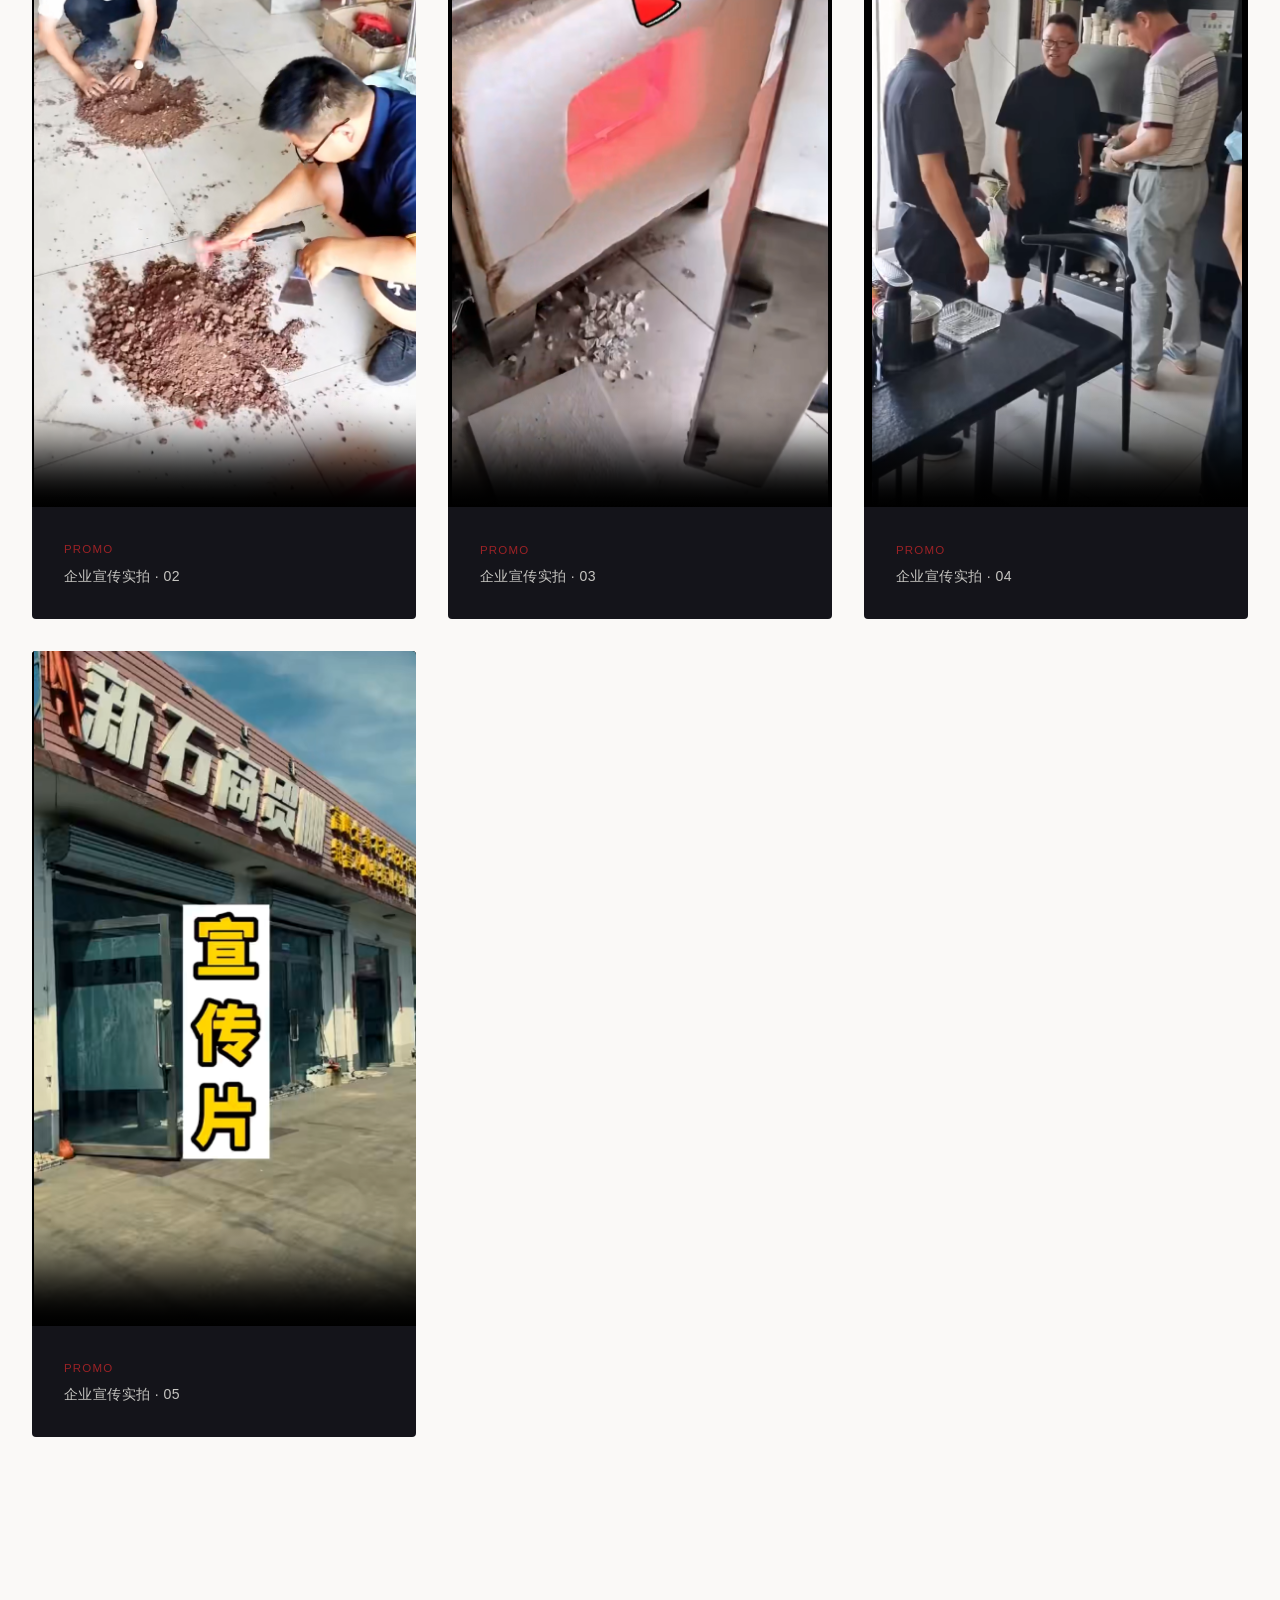
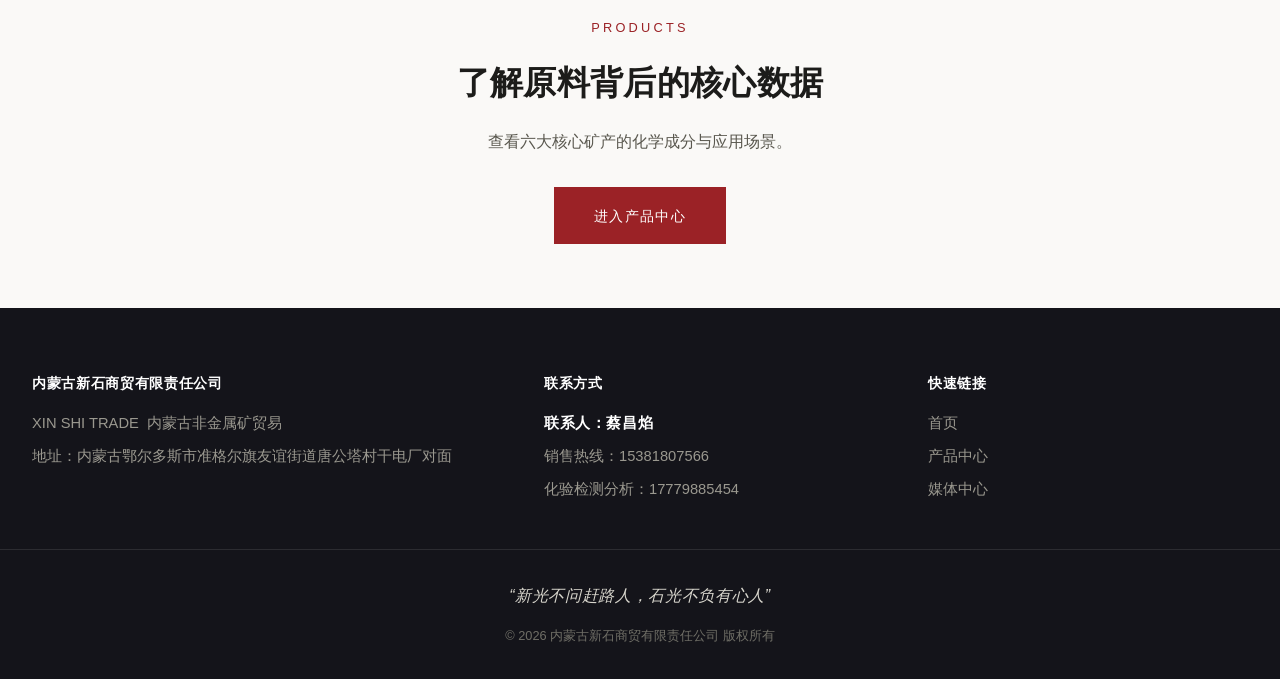
==== commit 05cfe81f: "Batch add video posters, update contact labels, and fix mobile text wrapping" ====
--- a/Xinshi_Website/gallery.html
+++ b/Xinshi_Website/gallery.html
@@ -42,91 +42,91 @@
     <div class="full-gallery-grid">
 
       <div class="video-card reveal">
-        <video controls preload="metadata">
+        <video controls preload="metadata" poster="../videos/factory1.png">
           <source src="../videos/factory1.mp4#t=0.001" type="video/mp4">
         </video>
         <p class="video-caption"><span class="gallery-tag">Factory</span><br>生产线实拍 · 01</p>
       </div>
 
       <div class="video-card reveal">
-        <video controls preload="metadata">
+        <video controls preload="metadata" poster="../videos/factory2.png">
           <source src="../videos/factory2.mp4#t=0.001" type="video/mp4">
         </video>
         <p class="video-caption"><span class="gallery-tag">Factory</span><br>生产线实拍 · 02</p>
       </div>
 
       <div class="video-card reveal">
-        <video controls preload="metadata">
+        <video controls preload="metadata" poster="../videos/factory3.png">
           <source src="../videos/factory3.mp4#t=0.001" type="video/mp4">
         </video>
         <p class="video-caption"><span class="gallery-tag">Factory</span><br>生产线实拍 · 03</p>
       </div>
 
       <div class="video-card reveal">
-        <video controls preload="metadata">
+        <video controls preload="metadata" poster="../videos/factory4.png">
           <source src="../videos/factory4.mp4#t=0.001" type="video/mp4">
         </video>
         <p class="video-caption"><span class="gallery-tag">Factory</span><br>生产线实拍 · 04</p>
       </div>
 
       <div class="video-card reveal">
-        <video controls preload="metadata">
+        <video controls preload="metadata" poster="../videos/factory5.png">
           <source src="../videos/factory5.mp4#t=0.001" type="video/mp4">
         </video>
         <p class="video-caption"><span class="gallery-tag">Factory</span><br>生产线实拍 · 05</p>
       </div>
 
       <div class="video-card reveal">
-        <video controls preload="metadata">
+        <video controls preload="metadata" poster="../videos/factory6.png">
           <source src="../videos/factory6.mp4#t=0.001" type="video/mp4">
         </video>
         <p class="video-caption"><span class="gallery-tag">Factory</span><br>生产线实拍 · 06</p>
       </div>
 
       <div class="video-card reveal">
-        <video controls preload="metadata">
+        <video controls preload="metadata" poster="../videos/factory7.png">
           <source src="../videos/factory7.mp4#t=0.001" type="video/mp4">
         </video>
         <p class="video-caption"><span class="gallery-tag">Factory</span><br>生产线实拍 · 07</p>
       </div>
 
       <div class="video-card reveal">
-        <video controls preload="metadata">
+        <video controls preload="metadata" poster="../videos/factory8.png">
           <source src="../videos/factory8.mp4#t=0.001" type="video/mp4">
         </video>
         <p class="video-caption"><span class="gallery-tag">Factory</span><br>生产线实拍 · 08</p>
       </div>
 
       <div class="video-card reveal">
-        <video controls preload="metadata">
+        <video controls preload="metadata" poster="../videos/promo1.png">
           <source src="../videos/promo1.mp4#t=0.001" type="video/mp4">
         </video>
         <p class="video-caption"><span class="gallery-tag">Promo</span><br>企业宣传实拍 · 01</p>
       </div>
 
       <div class="video-card reveal">
-        <video controls preload="metadata">
+        <video controls preload="metadata" poster="../videos/promo2.png">
           <source src="../videos/promo2.mp4#t=0.001" type="video/mp4">
         </video>
         <p class="video-caption"><span class="gallery-tag">Promo</span><br>企业宣传实拍 · 02</p>
       </div>
 
       <div class="video-card reveal">
-        <video controls preload="metadata">
+        <video controls preload="metadata" poster="../videos/promo3.png">
           <source src="../videos/promo3.mp4#t=0.001" type="video/mp4">
         </video>
         <p class="video-caption"><span class="gallery-tag">Promo</span><br>企业宣传实拍 · 03</p>
       </div>
 
       <div class="video-card reveal">
-        <video controls preload="metadata">
+        <video controls preload="metadata" poster="../videos/promo4.png">
           <source src="../videos/promo4.mp4#t=0.001" type="video/mp4">
         </video>
         <p class="video-caption"><span class="gallery-tag">Promo</span><br>企业宣传实拍 · 04</p>
       </div>
 
       <div class="video-card reveal">
-        <video controls preload="metadata">
+        <video controls preload="metadata" poster="../videos/promo5.png">
           <source src="../videos/promo5.mp4#t=0.001" type="video/mp4">
         </video>
         <p class="video-caption"><span class="gallery-tag">Promo</span><br>企业宣传实拍 · 05</p>
--- a/Xinshi_Website/styles.css
+++ b/Xinshi_Website/styles.css
@@ -158,10 +158,11 @@
   height: 100%;
   display: flex;
   flex-direction: column;
-  align-items: center;
-  justify-content: center;
-  text-align: center;
+  align-items: flex-start;
+  justify-content: flex-end;
+  text-align: left;
   padding: 0 var(--space-md);
+  padding-bottom: 15vh;
   color: var(--color-white);
 }
 
@@ -174,19 +175,19 @@
 }
 
 .hero-title {
-  font-size: clamp(1.7rem, 4.2vw, 3.4rem);
-  font-weight: 600;
-  letter-spacing: 0.02em;
+  font-size: clamp(1.9rem, 4.6vw, 3.6rem);
+  font-weight: 700;
+  letter-spacing: 0.01em;
   max-width: 18ch;
   margin: 0;
-  line-height: 1.45;
+  line-height: 1.4;
 }
 
 .hero-motto {
-  margin: var(--space-md) 0 0;
-  font-size: clamp(1.05rem, 1.6vw, 1.4rem);
-  letter-spacing: 0.18em;
-  font-weight: 300;
+  margin: var(--space-lg) 0 0;
+  font-size: clamp(0.95rem, 1.4vw, 1.25rem);
+  letter-spacing: 0.22em;
+  font-weight: 200;
   color: #f1d9da;
   position: relative;
   padding-top: var(--space-md);
@@ -196,8 +197,8 @@
   content: "";
   position: absolute;
   top: 0;
-  left: 50%;
-  transform: translateX(-50%);
+  left: 0;
+  transform: none;
   width: 64px;
   height: 1px;
   background: rgba(255, 255, 255, 0.4);
@@ -462,6 +463,11 @@
 
 /* ---------------- Coverage map / logistics ---------------- */
 
+.coverage-section {
+  background: #14141a;
+  padding: 4rem 0;
+}
+
 .coverage-panel {
   background: #14141a;
   color: var(--color-white);
@@ -536,6 +542,65 @@
   padding: var(--space-lg) var(--space-md);
 }
 
+.cta-banner.is-poster {
+  position: relative;
+  background-size: cover;
+  background-position: center;
+  background-repeat: no-repeat;
+  padding: var(--space-xl) var(--space-md);
+  color: var(--color-white);
+  z-index: 1;
+  text-align: left;
+}
+
+.cta-banner.is-poster::before {
+  content: "";
+  position: absolute;
+  inset: 0;
+  background: rgba(20, 20, 26, 0.75); /* 深色高级灰遮罩 */
+  z-index: -1;
+}
+
+.cta-banner.is-poster .section-eyebrow {
+  color: #e7a6a8;
+}
+
+.cta-banner.is-poster .section-title,
+.cta-banner.is-poster .section-desc {
+  color: var(--color-white) !important;
+}
+
+.has-video-bg {
+  position: relative;
+  overflow: hidden;
+  padding: 6rem 2rem;
+  text-align: left;
+}
+
+.has-video-bg .bg-video {
+  position: absolute;
+  top: 0;
+  left: 0;
+  width: 100%;
+  height: 100%;
+  object-fit: cover;
+  z-index: 0;
+}
+
+.has-video-bg::after {
+  content: "";
+  position: absolute;
+  inset: 0;
+  background: rgba(20, 20, 26, 0.7); /* 深色遮罩 */
+  z-index: 1;
+}
+
+.has-video-bg .section-eyebrow {
+  color: #e7a6a8;
+  position: relative;
+  z-index: 2;
+}
+
 .btn {
   display: inline-block;
   padding: 0.95rem 2.4rem;
@@ -595,18 +660,26 @@
   border-left: 3px solid var(--color-accent);
   background: rgba(255, 255, 255, 0.03);
   display: flex;
+  flex-direction: row !important; /* 强制横向排版 */
   justify-content: space-between;
   align-items: center;
-  gap: var(--space-md);
+  gap: 1rem;
+}
+
+.contact-person-info {
+  flex: 1;
+  min-width: 0;
 }
 
 .contact-qr-code {
-  width: 96px;
-  height: 96px;
-  flex: 0 0 auto;
-  object-fit: cover;
+  width: 85px;
+  height: 85px;
+  flex-shrink: 0; /* 核心：防止二维码在窄屏被压缩或换行 */
+  object-fit: contain;
+  background: var(--color-white);
   border: 2px solid var(--color-accent);
   border-radius: 4px;
+  padding: 4px;
 }
 
 .contact-person-label {
@@ -659,6 +732,7 @@
   font-weight: 700;
   color: var(--color-white);
   letter-spacing: 0.02em;
+  white-space: nowrap;
   transition: color var(--transition);
 }
 
@@ -1247,7 +1321,19 @@
   }
 
   .coverage-panel {
-    padding: var(--space-md);
+    background: transparent;
+    padding: 0;
+    border-radius: 0;
+  }
+
+  .coverage-media {
+    border-radius: 0;
+  }
+
+  .coverage-media img {
+    width: 100vw;
+    max-width: 100vw;
+    margin-left: calc(-50vw + 50%);
   }
 
   .stat-row {
@@ -1261,6 +1347,24 @@
 
   .page-hero {
     padding-top: 7.5rem;
+  }
+
+  .page-hero-title {
+    font-size: clamp(1.1rem, 5vw, 1.6rem);
+    line-height: 1.5;
+  }
+
+  .cta-banner.is-poster {
+    padding: 5rem 2rem;
+  }
+
+  .contact-phone-list li {
+    flex-wrap: wrap;
+    gap: 0.2rem;
+  }
+
+  .contact-phone-list a {
+    font-size: 1rem;
   }
 
   .chem-card {
@@ -1283,12 +1387,18 @@
     letter-spacing: 0.1em;
   }
 
-  .contact-person-card {
-    flex-wrap: wrap;
-  }
-
   .contact-qr-code {
-    width: 80px;
-    height: 80px;
-  }
-}
+    width: 70px;
+    height: 70px;
+  }
+
+  .contact-phone-list a {
+    white-space: nowrap !important;
+    font-size: 1.05rem;
+  }
+
+  .contact-phone-list span {
+    white-space: nowrap;
+    margin-right: 10px;
+  }
+}
